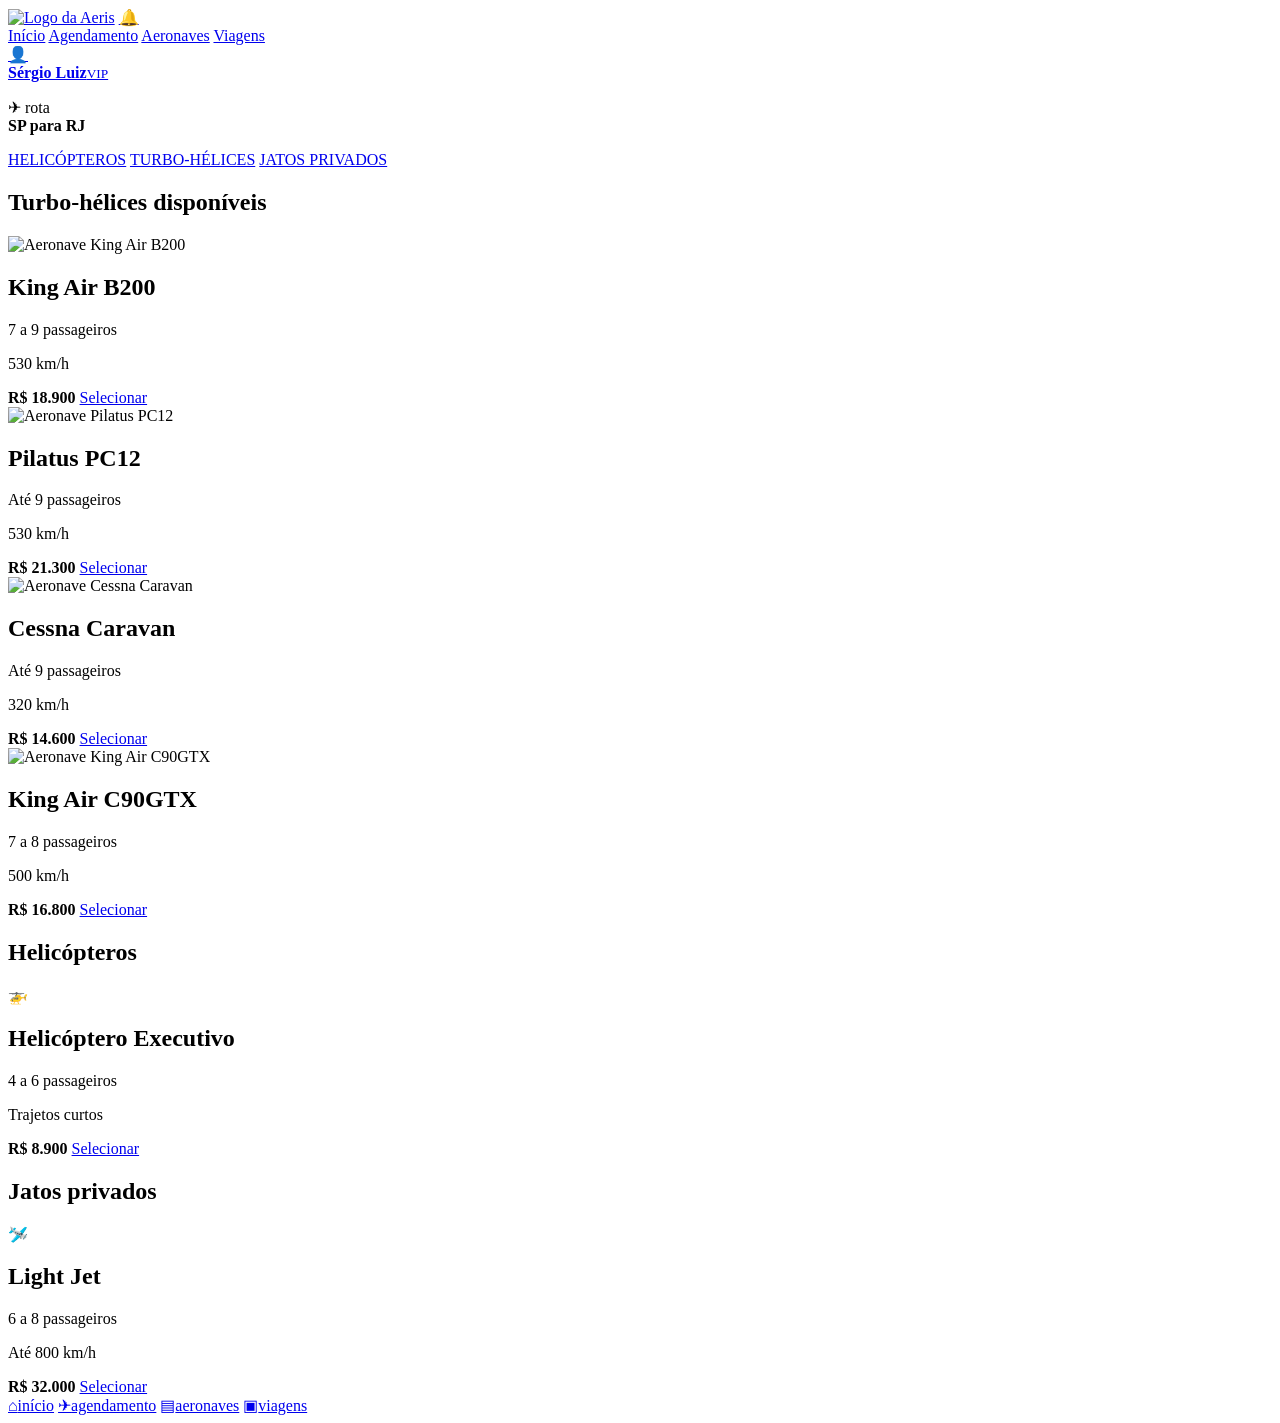
==== aeronaves.html @ 66210d13 "feat: dashboard e pagina de seleção de aeronaves" ====
<!DOCTYPE html>
<html lang="pt-BR">
<head>
    <meta charset="UTF-8">
    <meta name="viewport" content="width=device-width, initial-scale=1.0">
    <meta name="description" content="Seleção de aeronaves disponíveis na Aeris.">
    <title>Aeris | Aeronaves</title>
    <link rel="stylesheet" href="style.css">
</head>
<body>
    <div class="estrutura-site">
        <header class="cabecalho">
            <div class="conteudo-cabecalho">
                <div class="area-marca">
                    <a href="index.html"><img src="assets/img/logo-aeris.png" alt="Logo da Aeris"></a>
                    <a class="botao-notificacao" href="index.html#notificacoes" aria-label="Abrir notificações">🔔</a>
                </div>

                <nav class="menu-computador" aria-label="Navegação principal">
                    <a href="index.html">Início</a>
                    <a href="reservar.html">Agendamento</a>
                    <a class="ativo" href="aeronaves.html">Aeronaves</a>
                    <a href="viagens.html">Viagens</a>
                </nav>

                <a class="usuario" href="index.html#membro">
                    <span>👤</span>
                    <div><strong>Sérgio Luiz</strong><small>VIP</small></div>
                </a>
            </div>
        </header>

        <div class="linha-rota">
            <p>✈ rota<br><strong>SP para RJ</strong></p>
        </div>

        <main class="conteudo-principal">
            <nav class="categorias" aria-label="Categorias de aeronaves">
                <a href="#helicopteros">HELICÓPTEROS</a>
                <a class="ativo" href="#turbo-helices">TURBO-HÉLICES</a>
                <a href="#jatos">JATOS PRIVADOS</a>
            </nav>

            <section class="secao-aeronaves" id="turbo-helices">
                <h1 class="titulo-lista">Turbo-hélices disponíveis</h1>

                <div class="lista-aeronaves">
                    <article class="cartao-aeronave">
                        <img src="assets/img/king-air-b200.jpg" alt="Aeronave King Air B200">
                        <div>
                            <h2>King Air B200</h2>
                            <p>7 a 9 passageiros</p>
                            <p>530 km/h</p>
                            <strong class="preco">R$ 18.900</strong>
                            <a class="botao-selecionar" href="pagamentos.html">Selecionar</a>
                        </div>
                    </article>

                    <article class="cartao-aeronave">
                        <img src="assets/img/pilatus-pc12.jpg" alt="Aeronave Pilatus PC12">
                        <div>
                            <h2>Pilatus PC12</h2>
                            <p>Até 9 passageiros</p>
                            <p>530 km/h</p>
                            <strong class="preco">R$ 21.300</strong>
                            <a class="botao-selecionar" href="pagamentos.html">Selecionar</a>
                        </div>
                    </article>

                    <article class="cartao-aeronave">
                        <img src="assets/img/cessna-caravan.jpg" alt="Aeronave Cessna Caravan">
                        <div>
                            <h2>Cessna Caravan</h2>
                            <p>Até 9 passageiros</p>
                            <p>320 km/h</p>
                            <strong class="preco">R$ 14.600</strong>
                            <a class="botao-selecionar" href="pagamentos.html">Selecionar</a>
                        </div>
                    </article>

                    <article class="cartao-aeronave">
                        <img src="assets/img/king-air-c90.jpg" alt="Aeronave King Air C90GTX">
                        <div>
                            <h2>King Air C90GTX</h2>
                            <p>7 a 8 passageiros</p>
                            <p>500 km/h</p>
                            <strong class="preco">R$ 16.800</strong>
                            <a class="botao-selecionar" href="pagamentos.html">Selecionar</a>
                        </div>
                    </article>
                </div>
            </section>

            <section class="secao-aeronaves" id="helicopteros">
                <h2 class="titulo-lista">Helicópteros</h2>
                <div class="lista-aeronaves">
                    <article class="cartao-aeronave">
                        <div class="imagem-icone">🚁</div>
                        <div>
                            <h2>Helicóptero Executivo</h2>
                            <p>4 a 6 passageiros</p>
                            <p>Trajetos curtos</p>
                            <strong class="preco">R$ 8.900</strong>
                            <a class="botao-selecionar" href="pagamentos.html">Selecionar</a>
                        </div>
                    </article>
                </div>
            </section>

            <section class="secao-aeronaves" id="jatos">
                <h2 class="titulo-lista">Jatos privados</h2>
                <div class="lista-aeronaves">
                    <article class="cartao-aeronave">
                        <div class="imagem-icone">🛩️</div>
                        <div>
                            <h2>Light Jet</h2>
                            <p>6 a 8 passageiros</p>
                            <p>Até 800 km/h</p>
                            <strong class="preco">R$ 32.000</strong>
                            <a class="botao-selecionar" href="pagamentos.html">Selecionar</a>
                        </div>
                    </article>
                </div>
            </section>
        </main>
        <nav class="menu-celular" aria-label="Navegação para celular">
            <a href="index.html"><span>⌂</span>início</a>
            <a href="reservar.html"><span>✈</span>agendamento</a>
            <a class="ativo" href="aeronaves.html"><span>▤</span>aeronaves</a>
            <a href="viagens.html"><span>▣</span>viagens</a>
        </nav>
    </div>
</body>
</html>
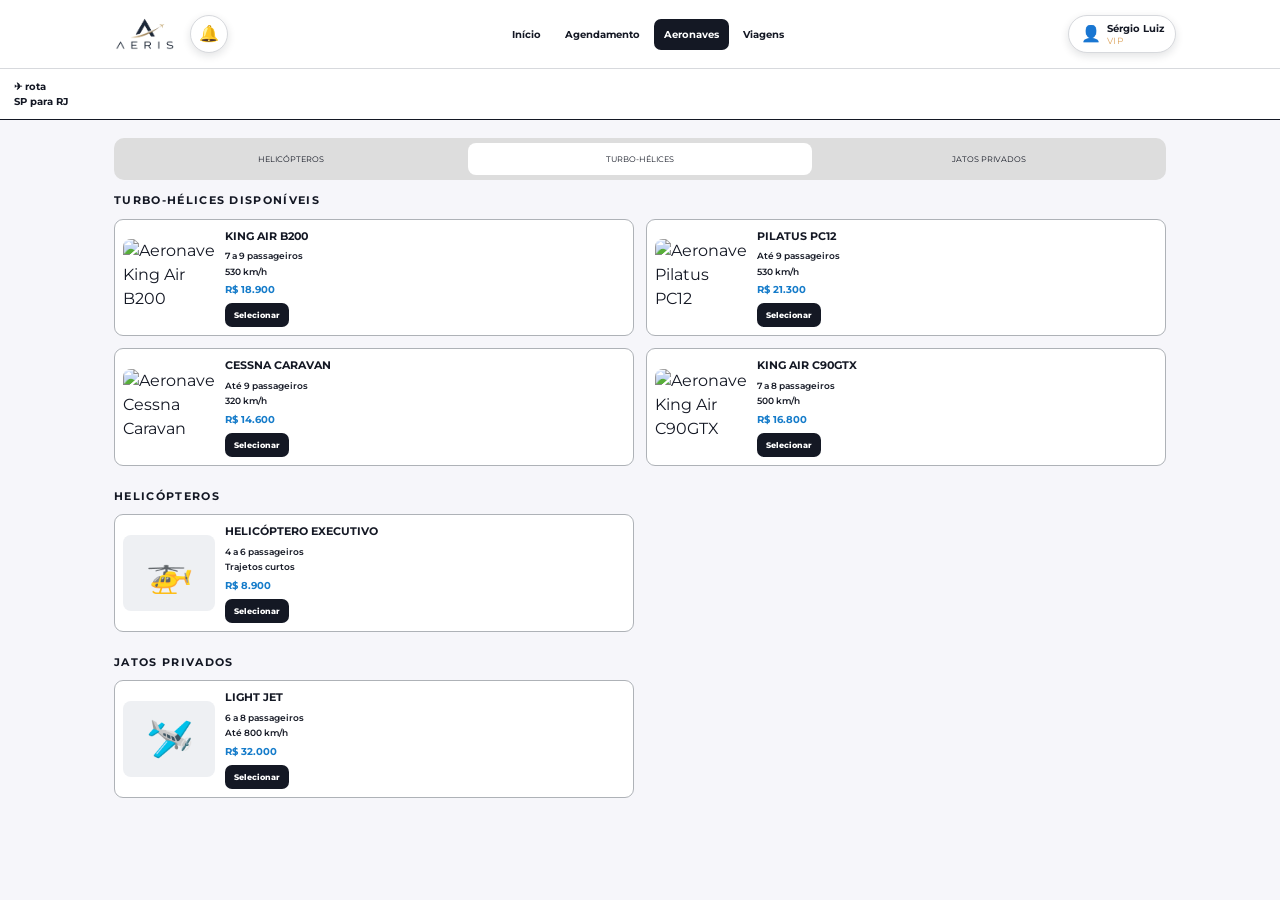
==== commit a2cc379a: "adição da imagem da logo do aeris ao projeto inteiro" ====
--- a/aeronaves.html
+++ b/aeronaves.html
@@ -12,7 +12,7 @@
         <header class="cabecalho">
             <div class="conteudo-cabecalho">
                 <div class="area-marca">
-                    <a href="index.html"><img src="assets/img/logo-aeris.png" alt="Logo da Aeris"></a>
+                    <a href="index.html"><img src="image-removebg-preview (33).png" alt="Logo da Aeris"></a>
                     <a class="botao-notificacao" href="index.html#notificacoes" aria-label="Abrir notificações">🔔</a>
                 </div>
 
--- a/style.css
+++ b/style.css
@@ -0,0 +1,136 @@
+@import url('https://fonts.googleapis.com/css2?family=Montserrat:wght@400;500;600;700;800&display=swap');
+
+* { margin: 0; padding: 0; box-sizing: border-box; }
+html { scroll-behavior: smooth; }
+body { font-family: 'Montserrat', sans-serif; background: #eef0f3; color: #141824; line-height: 1.5; overflow-x: hidden; }
+a { color: inherit; text-decoration: none; }
+img { max-width: 100%; display: block; }
+button, input, select { font: inherit; }
+button { cursor: pointer; }
+
+.estrutura-site { width: 100%; min-height: 100vh; background: #f6f6fa; }
+.cabecalho { position: sticky; top: 0; z-index: 20; background: #fff; border-bottom: 1px solid #d7d9dd; }
+.conteudo-cabecalho { min-height: 68px; padding: 8px 14px; display: flex; align-items: center; justify-content: space-between; gap: 12px; }
+.area-marca { display: flex; align-items: center; gap: 8px; }
+.area-marca img { width: 78px; height: 44px; object-fit: contain; }
+.botao-notificacao { width: 38px; height: 38px; display: flex; align-items: center; justify-content: center; border: 1px solid #d7d9dd; border-radius: 50%; background: #fff; color: #167cca; box-shadow: 0 3px 8px #1418241f; }
+.usuario { min-width: 108px; padding: 6px 10px; display: flex; align-items: center; justify-content: center; gap: 6px; border: 1px solid #d7d9dd; border-radius: 22px; background: #fff; box-shadow: 0 3px 8px #1418241f; }
+.usuario strong, .usuario small { display: block; line-height: 1.1; }
+.usuario strong { font-size: 10px; }
+.usuario small { margin-top: 2px; font-size: 9px; color: #dda55f; letter-spacing: .08em; }
+.menu-computador { display: none; }
+.conteudo-principal { padding: 12px 12px 96px; }
+.painel-principal { padding: 16px; background: #d9d9d9; border-radius: 8px; }
+.caixa-pagina { padding: 16px; background: #fff; border: 1px solid #d7d9dd; border-radius: 12px; }
+.texto-pequeno { font-size: 9px; font-weight: 700; text-transform: uppercase; letter-spacing: .22em; color: #727272; }
+.titulo-pagina { margin-top: 8px; font-size: 26px; font-weight: 800; line-height: 1.25; letter-spacing: .08em; text-transform: uppercase; }
+.subtitulo-pagina { margin-top: 8px; font-size: 13px; color: #666d78; }
+.titulo-secao { margin: 20px 0 10px; display: flex; align-items: center; justify-content: space-between; gap: 14px; }
+.titulo-secao h2 { font-size: 11px; text-transform: uppercase; letter-spacing: .16em; }
+.titulo-secao a { font-size: 9px; font-weight: 700; color: #666d78; text-transform: uppercase; letter-spacing: .12em; }
+
+.boas-vindas { min-height: 108px; position: relative; overflow: hidden; }
+.boas-vindas::after { content: '✈'; position: absolute; right: 10px; top: 18px; font-size: 84px; line-height: 1; color: #111; transform: rotate(-18deg); }
+.boas-vindas > div { position: relative; z-index: 2; max-width: 70%; }
+.boas-vindas h1 { margin-top: 8px; font-size: 26px; font-weight: 800; line-height: 1.25; letter-spacing: .08em; text-transform: uppercase; }
+.cartao-reserva { position: relative; z-index: 3; margin-top: -2px; padding: 16px; background: #fff; border-radius: 14px; box-shadow: 0 3px 8px #14182414; }
+.campo { min-width: 0; margin-bottom: 14px; }
+.campo label { display: block; margin-bottom: 6px; font-size: 10px; font-weight: 700; letter-spacing: .12em; color: #6b6b6b; }
+.campo input, .campo select { width: 100%; min-height: 44px; padding: 10px 12px; border: 1px solid #cfd3d8; border-radius: 7px; background: #fff; color: #141824; outline: none; min-width: 0; }
+.campo input:focus, .campo select:focus { border-color: #167cca; }
+.linha-campos { display: grid; grid-template-columns: 1fr 1fr; gap: 12px; }
+.botao-principal, .botao-selecionar, .atalho-pequeno { display: inline-flex; align-items: center; justify-content: center; border: 0; border-radius: 7px; font-weight: 800; text-align: center; transition: .2s; }
+.botao-principal { width: 100%; padding: 13px 15px; background: #141824; color: #fff; font-size: 10px; text-transform: uppercase; letter-spacing: .14em; }
+.botao-principal:hover, .botao-selecionar:hover, .atalho-pequeno:hover { transform: translateY(-2px); }
+.lista-viagens, .atalhos, .grade-clima, .lista-aeronaves, .grade-pagamento, .grade-viagens { display: grid; gap: 12px; }
+.lista-viagens { grid-template-columns: repeat(2, minmax(0, 1fr)); }
+.cartao-viagem { min-width: 0; min-height: 108px; padding: 13px; background: #fff; border: 1px solid #d5d5d5; border-radius: 14px; }
+.situacao-viagem { display: flex; align-items: center; justify-content: space-between; gap: 6px; margin-bottom: 10px; }
+.situacao-concluida, .situacao-pendente, .situacao-cancelada { display: inline-block; padding: 3px 6px; border-radius: 4px; font-size: 8px; font-weight: 800; letter-spacing: .08em; }
+.situacao-concluida { background: #d6f6d3; color: #26813a; }
+.situacao-pendente { background: #fff1cf; color: #966a18; }
+.situacao-cancelada { background: #f8d8d8; color: #9b3131; }
+.cartao-viagem time, .cartao-viagem small { font-size: 8px; color: #6a6a6a; }
+.cartao-viagem h3 { margin: 5px 0; font-size: 11px; letter-spacing: .08em; }
+.cartao-viagem p { font-size: 9px; color: #686868; }
+.cartao-membro { margin-top: 12px; padding: 15px; display: flex; align-items: center; justify-content: space-between; gap: 18px; background: #202020; color: #fff; border-radius: 12px; }
+.cartao-membro small { font-size: 8px; letter-spacing: .14em; }
+.cartao-membro h2 { font-size: 15px; letter-spacing: .08em; }
+.selo-vip { display: inline-block; margin-top: 6px; padding: 3px 7px; border-radius: 10px; background: #dda55f; color: #141824; font-size: 8px; font-weight: 800; }
+.milhas { text-align: right; }
+.milhas strong { display: block; font-size: 22px; letter-spacing: .08em; }
+.atalhos { margin-top: 12px; grid-template-columns: repeat(2, minmax(0, 1fr)); }
+.atalhos a { min-height: 86px; padding: 12px; display: flex; flex-direction: column; align-items: center; justify-content: center; gap: 8px; background: #fff; border-radius: 9px; text-align: center; }
+.atalhos span { font-size: 26px; }
+.atalhos strong { font-size: 9px; letter-spacing: .08em; }
+.grade-clima { grid-template-columns: repeat(2, minmax(0, 1fr)); }
+.cartao-clima { padding: 12px; background: #fff; border: 1px solid #d7d9dd; border-radius: 10px; }
+.cartao-clima.recomendado { border: 2px solid #68a86f; }
+.cartao-clima > div { display: flex; align-items: center; justify-content: space-between; gap: 8px; }
+.cartao-clima h3 { font-size: 11px; }
+.cartao-clima span { font-size: 24px; }
+.cartao-clima p { margin: 8px 0; font-size: 9px; color: #646b74; }
+.cartao-clima small { display: inline-block; padding: 4px 7px; border-radius: 4px; font-size: 8px; font-weight: 800; }
+.clima-bom { background: #d9f3dd; color: #2f7e42; }
+.clima-atencao { background: #fff0cf; color: #936816; }
+.notificacoes article { margin-top: 8px; padding: 10px 12px; display: flex; gap: 10px; align-items: center; background: #fff; border: 1px solid #d7d9dd; border-radius: 9px; }
+.notificacoes article > span { font-size: 20px; }
+.notificacoes strong { font-size: 10px; }
+.notificacoes p { font-size: 9px; color: #666d78; }
+
+.linha-rota { padding: 10px 14px; background: #fff; border-bottom: 1px solid #141824; }
+.linha-rota p { font-size: 10px; font-weight: 700; }
+.categorias { margin: 0 0 12px; padding: 5px; display: grid; grid-template-columns: repeat(3, minmax(0, 1fr)); gap: 4px; background: #ddd; border-radius: 10px; }
+.categorias a { padding: 10px 5px; border-radius: 8px; text-align: center; font-size: 8px; }
+.categorias a.ativo, .categorias a:hover { background: #fff; }
+.secao-aeronaves { margin-bottom: 22px; scroll-margin-top: 90px; }
+.titulo-lista { margin: 10px 0; font-size: 11px; text-transform: uppercase; letter-spacing: .12em; }
+.lista-aeronaves { grid-template-columns: 1fr; }
+.cartao-aeronave { padding: 8px; display: grid; grid-template-columns: 92px 1fr; gap: 10px; align-items: center; background: #fff; border: 1px solid #aeb2b7; border-radius: 9px; }
+.cartao-aeronave img, .imagem-icone { width: 92px; height: 76px; border-radius: 8px; }
+.cartao-aeronave img { object-fit: cover; }
+.imagem-icone { display: flex; align-items: center; justify-content: center; background: #eef0f3; font-size: 38px; }
+.cartao-aeronave h2 { margin-bottom: 5px; font-size: 11px; text-transform: uppercase; }
+.cartao-aeronave p { margin-top: 2px; font-size: 9px; font-weight: 600; }
+.preco { display: block; margin-top: 4px; color: #167cca; font-size: 10px; }
+.botao-selecionar { margin-top: 6px; padding: 6px 9px; background: #141824; color: #fff; font-size: 8px; }
+
+.grade-pagamento, .grade-viagens { grid-template-columns: 1fr; }
+.cartao-pagamento, .cartao-informacao { padding: 15px; background: #fff; border: 1px solid #d7d9dd; border-radius: 11px; }
+.resumo-pagamento h1 { margin: 8px 0 12px; font-size: 24px; }
+.resumo-pagamento p { margin: 6px 0; font-size: 11px; color: #5f6670; }
+.valor-total { margin-top: 16px; font-size: 28px; font-weight: 800; color: #167cca; }
+.cartao-pagamento h2, .cartao-informacao h2 { margin-bottom: 12px; font-size: 15px; }
+.opcoes-pagamento { margin: 12px 0 16px; display: grid; gap: 8px; }
+.opcoes-pagamento label, .confirmacao { padding: 11px; display: flex; align-items: center; gap: 8px; background: #f6f6fa; border: 1px solid #d7d9dd; border-radius: 8px; font-size: 10px; }
+.confirmacao { margin-bottom: 14px; }
+.cartao-informacao h2 { margin: 10px 0 6px; }
+.cartao-informacao p, .cartao-informacao small { display: block; margin-top: 5px; font-size: 10px; color: #606771; }
+.atalho-pequeno { margin-top: 10px; padding: 7px 9px; background: #167cca; color: #fff; font-size: 8px; }
+
+.rodape { padding: 18px 12px 92px; text-align: center; font-size: 9px; color: #777; }
+.menu-celular { position: fixed; right: 8px; bottom: 8px; left: 8px; z-index: 30; display: grid; grid-template-columns: repeat(4, 1fr); gap: 5px; }
+.menu-celular a { min-height: 58px; padding: 7px 4px; display: flex; flex-direction: column; align-items: center; justify-content: center; gap: 3px; background: #ddd; border-radius: 8px; font-size: 8px; text-align: center; }
+.menu-celular span { font-size: 19px; }
+.menu-celular a.ativo { background: #141824; color: #fff; }
+
+@media (min-width: 700px) {
+    .conteudo-principal { padding: 18px 24px 36px; }
+    .conteudo-cabecalho { max-width: 1100px; margin: auto; }
+    .grade-clima { grid-template-columns: repeat(3, 1fr); }
+    .lista-aeronaves, .grade-viagens { grid-template-columns: repeat(2, 1fr); }
+    .grade-pagamento { grid-template-columns: .9fr 1.1fr; }
+    .rodape { padding-bottom: 26px; }
+    .menu-celular { display: none; }
+    .menu-computador { display: flex; align-items: center; gap: 4px; }
+    .menu-computador a { padding: 8px 10px; border-radius: 7px; font-size: 10px; font-weight: 700; }
+    .menu-computador a:hover, .menu-computador a.ativo { background: #141824; color: #fff; }
+}
+
+@media (min-width: 1000px) {
+    .conteudo-principal { max-width: 1100px; margin: auto; }
+    .grade-painel { display: grid; grid-template-columns: 1.2fr .8fr; gap: 18px; }
+    .cartao-membro { margin-top: 0; }
+    .lista-aeronaves { grid-template-columns: repeat(2, 1fr); }
+    .titulo-pagina, .boas-vindas h1 { font-size: 30px; }
+}
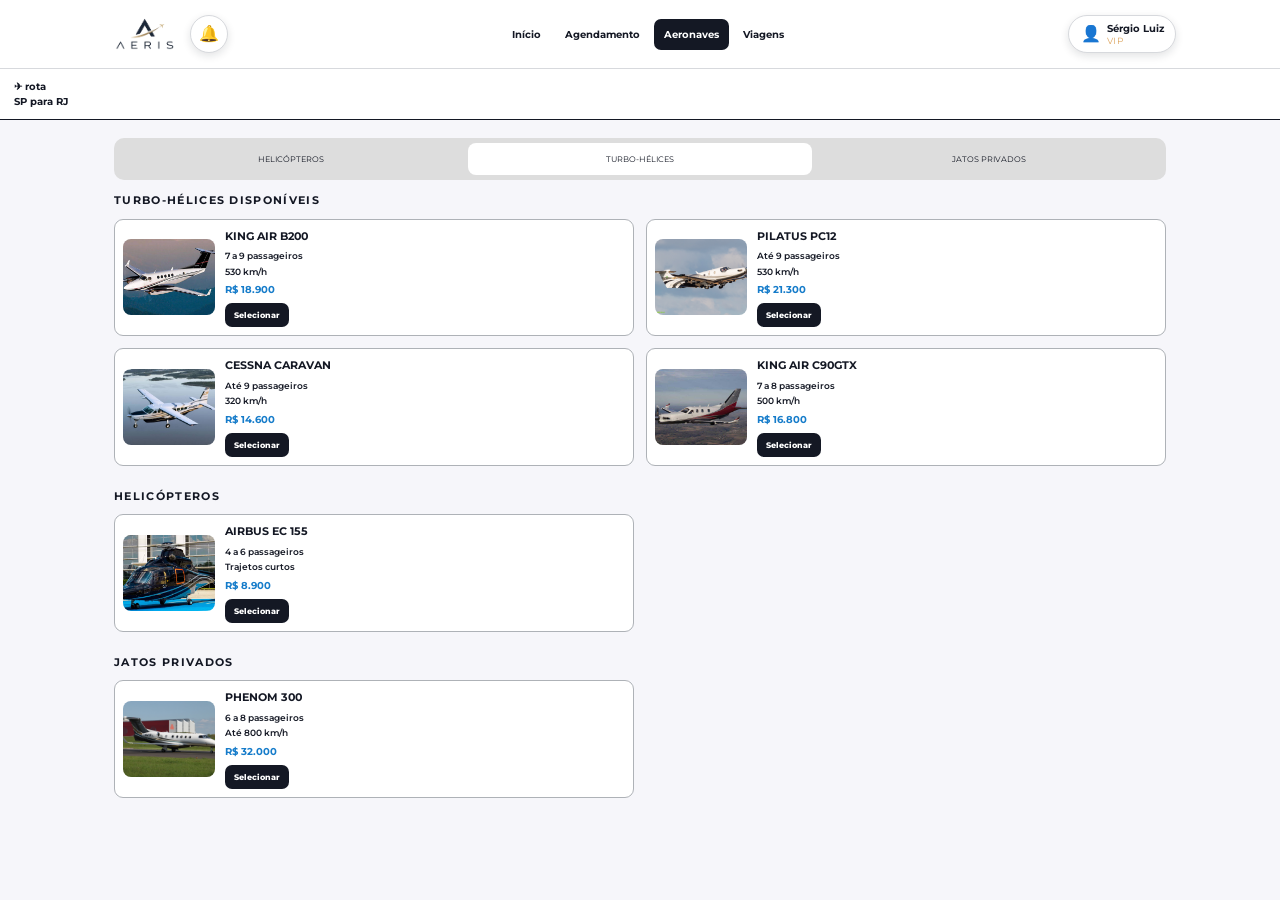
==== commit 097ee133: "ajuste das imagens das aeronaves" ====
--- a/aeronaves.html
+++ b/aeronaves.html
@@ -46,7 +46,7 @@
 
                 <div class="lista-aeronaves">
                     <article class="cartao-aeronave">
-                        <img src="assets/img/king-air-b200.jpg" alt="Aeronave King Air B200">
+                        <img src="images (1).jpg" alt="Aeronave King Air B200">
                         <div>
                             <h2>King Air B200</h2>
                             <p>7 a 9 passageiros</p>
@@ -57,7 +57,7 @@
                     </article>
 
                     <article class="cartao-aeronave">
-                        <img src="assets/img/pilatus-pc12.jpg" alt="Aeronave Pilatus PC12">
+                        <img src="PC-12.jpg" alt="Aeronave Pilatus PC12">
                         <div>
                             <h2>Pilatus PC12</h2>
                             <p>Até 9 passageiros</p>
@@ -68,7 +68,7 @@
                     </article>
 
                     <article class="cartao-aeronave">
-                        <img src="assets/img/cessna-caravan.jpg" alt="Aeronave Cessna Caravan">
+                        <img src="images (2).jpg" alt="Aeronave Cessna Caravan">
                         <div>
                             <h2>Cessna Caravan</h2>
                             <p>Até 9 passageiros</p>
@@ -79,7 +79,7 @@
                     </article>
 
                     <article class="cartao-aeronave">
-                        <img src="assets/img/king-air-c90.jpg" alt="Aeronave King Air C90GTX">
+                        <img src="187.jpg" alt="Aeronave King Air C90GTX">
                         <div>
                             <h2>King Air C90GTX</h2>
                             <p>7 a 8 passageiros</p>
@@ -95,9 +95,9 @@
                 <h2 class="titulo-lista">Helicópteros</h2>
                 <div class="lista-aeronaves">
                     <article class="cartao-aeronave">
-                        <div class="imagem-icone">🚁</div>
+                         <img src="helicoptero-airbus-ec-155-helicopters-fretamento-taxi-aereo-aeronave-executiva.jpg" alt="Airbus ec 155">
                         <div>
-                            <h2>Helicóptero Executivo</h2>
+                            <h2>Airbus ec 155</h2>
                             <p>4 a 6 passageiros</p>
                             <p>Trajetos curtos</p>
                             <strong class="preco">R$ 8.900</strong>
@@ -111,9 +111,9 @@
                 <h2 class="titulo-lista">Jatos privados</h2>
                 <div class="lista-aeronaves">
                     <article class="cartao-aeronave">
-                        <div class="imagem-icone">🛩️</div>
+                         <img src="Embraer_EMB-505_Phenom_300_Private,_LUX_Luxembourg_(Findel),_Luxembourg_PP1337181623.jpg" alt="Phenom 300">
                         <div>
-                            <h2>Light Jet</h2>
+                            <h2>Phenom 300</h2>
                             <p>6 a 8 passageiros</p>
                             <p>Até 800 km/h</p>
                             <strong class="preco">R$ 32.000</strong>
